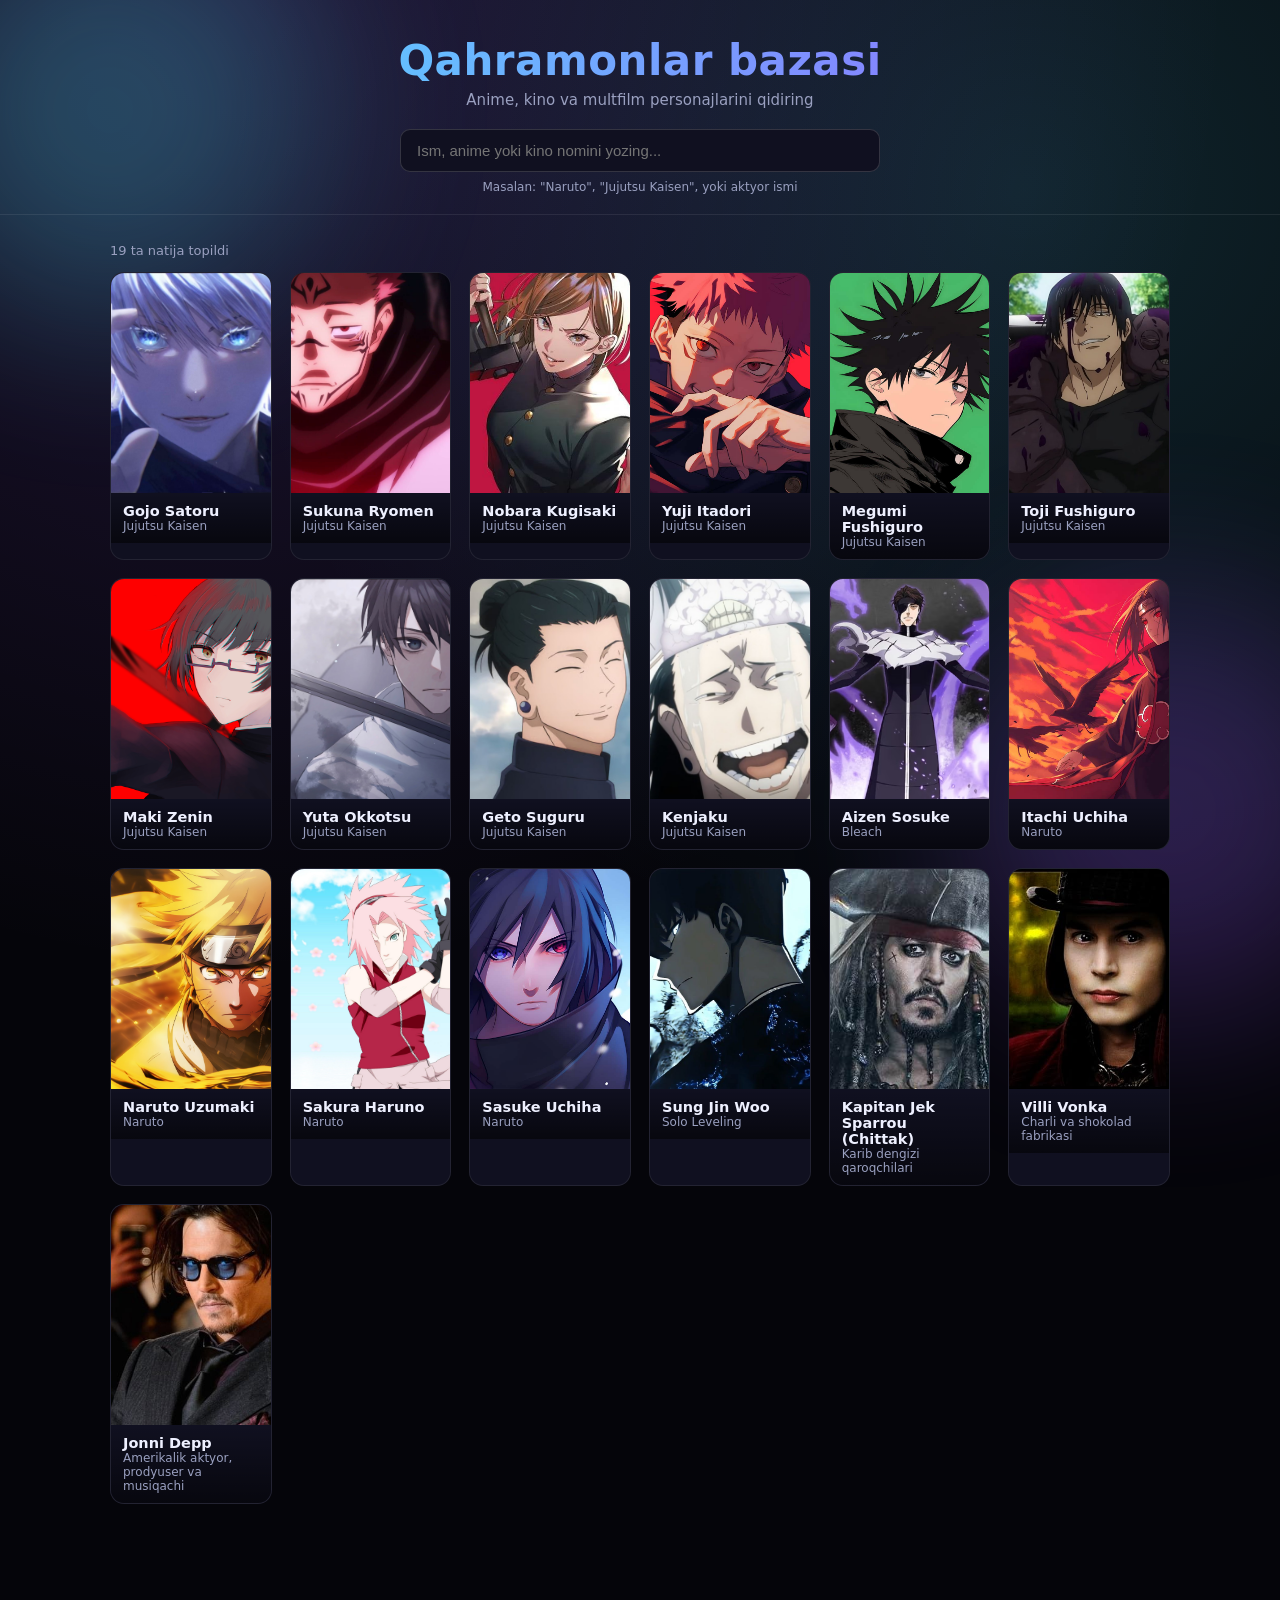
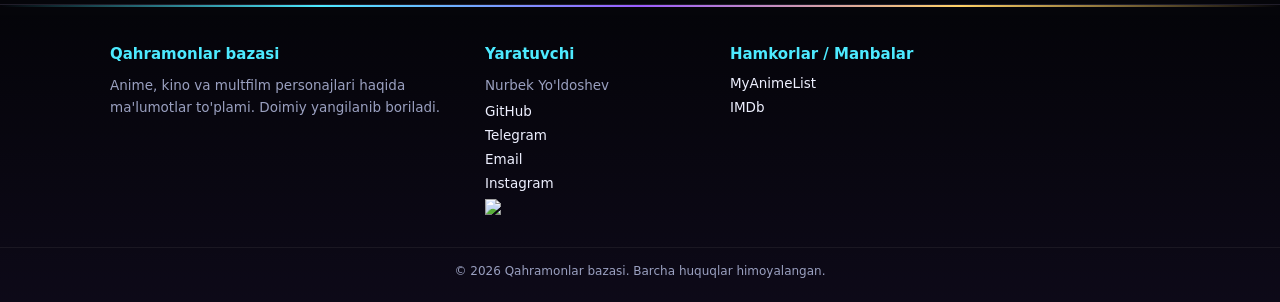
==== index.html @ 9f6689b2 "Add files via upload" ====
<!DOCTYPE html>
<html lang="uz">
<head>
<meta charset="UTF-8">
<meta name="viewport" content="width=device-width, initial-scale=1.0">
<title>Qahramonlar bazasi</title>
<link rel="stylesheet" href="style.css">
</head>
<body>

<header>
  <h1>Qahramonlar bazasi</h1>
  <p>Anime, kino va multfilm personajlarini qidiring</p>
  <div class="search-wrap">
    <input type="text" id="searchInput" placeholder="Ism, anime yoki kino nomini yozing...">
  </div>
  <div class="search-hint">Masalan: "Naruto", "Jujutsu Kaisen", yoki aktyor ismi</div>
</header>

<main>
  <div id="resultCount"></div>
  <div class="grid" id="grid"></div>
  <div class="empty-state" id="emptyState" hidden>
    <strong>Hech narsa topilmadi</strong>
    Boshqa ism yoki nom bilan qidirib ko'ring.
  </div>
</main>

<footer class="site-footer">
  <div class="footer-inner">
    <div class="footer-col">
      <h3>Qahramonlar bazasi</h3>
      <p>Anime, kino va multfilm personajlari haqida ma'lumotlar to'plami. Doimiy yangilanib boriladi.</p>
    </div>
    <div class="footer-col">
      <h3>Yaratuvchi</h3>
      <p>Nurbek Yo'ldoshev</p>
      <div class="footer-links">
        <a href="https://@Yo'ldoshev.uz" target="_blank" rel="noopener">GitHub</a>
        <a href="https://t.me/nurik2002Nr" target="_blank" rel="noopener">Telegram</a>
        <a href="mailto:nurbekyoldoshev49@gmail.com">Email</a>
        <a href="https://instagram.com/i_yuldashev.20">Instagram</a>
        <img src="https://api.qrserver.com/v1/create-qr-code/?size=140x140&data=https://instagram.com/username">
        <a href="https://instagram.com/i_yuldashev.20"></a>
      </div>
    </div>
    <div class="footer-col">
      <h3>Hamkorlar / Manbalar</h3>
      <div class="footer-links">
        <a href="https://myanimelist.net" target="_blank" rel="noopener">MyAnimeList</a>
        <a href="https://www.imdb.com" target="_blank" rel="noopener">IMDb</a>
      </div>
    </div>
  </div>
  <div class="footer-bottom">
    &copy; 2026 Qahramonlar bazasi. Barcha huquqlar himoyalangan.
  </div>
</footer>

<div class="modal-overlay" id="modalOverlay" hidden>
  <div class="modal" id="modalContent"></div>
</div>

<script src="script.js"></script>
</body>
</html>
---- style.css ----
:root{
  --bg-0:#05050a;
  --bg-1:#0d0d1a;
  --cyan:#4deaff;
  --purple:#9b5cff;
  --gold:#ffd166;
  --text:#eef0ff;
  --text-dim:#9aa0c0;
  --card-bg:#101020;
}

*{ box-sizing:border-box; }

body{
  margin:0;
  font-family:'Segoe UI', system-ui, sans-serif;
  background:
    radial-gradient(circle at 20% 0%, rgba(155,92,255,0.18), transparent 45%),
    radial-gradient(circle at 80% 10%, rgba(77,234,255,0.14), transparent 40%),
    var(--bg-0);
  color:var(--text);
  min-height:100vh;
  position:relative;
  overflow-x:hidden;
}

/* Orqa fondagi sekin suzuvchi glow sharlar */
body::before, body::after{
  content:"";
  position:fixed;
  width:420px;
  height:420px;
  border-radius:50%;
  filter:blur(90px);
  opacity:0.25;
  z-index:-1;
  pointer-events:none;
}

body::before{
  background:var(--cyan);
  top:-100px;
  left:-100px;
  animation:floatBlob1 18s ease-in-out infinite;
}

body::after{
  background:var(--purple);
  bottom:-120px;
  right:-100px;
  animation:floatBlob2 22s ease-in-out infinite;
}

@keyframes floatBlob1{
  0%, 100%{ transform:translate(0,0) scale(1); }
  50%{ transform:translate(80px, 60px) scale(1.15); }
}

@keyframes floatBlob2{
  0%, 100%{ transform:translate(0,0) scale(1); }
  50%{ transform:translate(-60px, -40px) scale(1.1); }
}

header{
  padding:36px 20px 20px;
  text-align:center;
  border-bottom:1px solid rgba(255,255,255,0.08);
}

header h1{
  margin:0 0 6px;
  font-size:clamp(28px, 4vw, 42px);
  letter-spacing:0.5px;
  background:linear-gradient(90deg, var(--cyan), var(--purple), var(--gold), var(--cyan));
  background-size:300% auto;
  -webkit-background-clip:text;
  background-clip:text;
  color:transparent;
  animation:glowShift 8s linear infinite;
}

@keyframes glowShift{
  0%{ background-position:0% 50%; }
  100%{ background-position:300% 50%; }
}

header p{
  margin:0 0 20px;
  color:var(--text-dim);
  font-size:15px;
}

.search-wrap{
  max-width:480px;
  margin:0 auto;
  position:relative;
}

#searchInput{
  width:100%;
  padding:12px 44px 12px 16px;
  font-size:15px;
  border-radius:10px;
  border:1px solid rgba(255,255,255,0.15);
  background:var(--card-bg);
  color:var(--text);
  outline:none;
  transition:border-color 0.2s, box-shadow 0.2s;
}

#searchInput:focus{
  border-color:var(--cyan);
  box-shadow:0 0 0 3px rgba(77,234,255,0.15), 0 0 18px rgba(77,234,255,0.35);
  animation:inputPulse 2s ease-in-out infinite;
}

@keyframes inputPulse{
  0%, 100%{ box-shadow:0 0 0 3px rgba(77,234,255,0.15), 0 0 12px rgba(77,234,255,0.25); }
  50%{ box-shadow:0 0 0 3px rgba(77,234,255,0.2), 0 0 22px rgba(77,234,255,0.5); }
}

.search-hint{
  margin-top:8px;
  font-size:12px;
  color:var(--text-dim);
}

main{
  max-width:1100px;
  margin:0 auto;
  padding:28px 20px 60px;
}

#resultCount{
  font-size:13px;
  color:var(--text-dim);
  margin-bottom:14px;
}

.grid{
  display:grid;
  grid-template-columns:repeat(auto-fill, minmax(160px, 1fr));
  gap:18px;
}

.card{
  position:relative;
  border-radius:14px;
  overflow:hidden;
  cursor:pointer;
  background:var(--card-bg);
  border:1px solid rgba(255,255,255,0.08);
  transition:transform 0.25s ease, box-shadow 0.25s ease, border-color 0.25s ease;
  opacity:0;
  animation:cardIn 0.5s ease forwards;
}

@keyframes cardIn{
  from{ opacity:0; transform:translateY(18px); }
  to{ opacity:1; transform:translateY(0); }
}

/* Kartalar birin-ketin (stagger) chiqishi uchun */
.grid .card:nth-child(1){ animation-delay:0.02s; }
.grid .card:nth-child(2){ animation-delay:0.06s; }
.grid .card:nth-child(3){ animation-delay:0.10s; }
.grid .card:nth-child(4){ animation-delay:0.14s; }
.grid .card:nth-child(5){ animation-delay:0.18s; }
.grid .card:nth-child(6){ animation-delay:0.22s; }
.grid .card:nth-child(7){ animation-delay:0.26s; }
.grid .card:nth-child(8){ animation-delay:0.30s; }
.grid .card:nth-child(n+9){ animation-delay:0.34s; }

.card:hover{
  transform:translateY(-4px);
  border-color:rgba(77,234,255,0.4);
  box-shadow:0 10px 30px rgba(77,234,255,0.15);
}

.card img{
  width:100%;
  height:220px;
  object-fit:cover;
  object-position:top center;
  display:block;
}

.card .name-bar{
  padding:10px 12px;
  background:linear-gradient(180deg, rgba(0,0,0,0), rgba(0,0,0,0.55));
}

.card .name-bar .name{
  font-weight:600;
  font-size:14.5px;
}

.card .name-bar .source{
  font-size:12px;
  color:var(--text-dim);
}

.empty-state{
  text-align:center;
  padding:60px 20px;
  color:var(--text-dim);
}

.empty-state strong{
  display:block;
  color:var(--text);
  font-size:18px;
  margin-bottom:6px;
}

/* Modal */
.modal-overlay{
  position:fixed;
  inset:0;
  background:rgba(3,3,8,0.78);
  backdrop-filter:blur(3px);
  display:flex;
  align-items:center;
  justify-content:center;
  padding:20px;
  z-index:50;
}

.modal-overlay[hidden]{ display:none; }

.modal{
  width:100%;
  max-width:520px;
  max-height:88vh;
  overflow-y:auto;
  background:var(--bg-1);
  border:1px solid rgba(255,255,255,0.1);
  border-radius:16px;
  position:relative;
}

.modal img{
  width:100%;
  max-height:320px;
  object-fit:cover;
  object-position:top center;
  display:block;
  border-radius:16px 16px 0 0;
}

.modal-body{
  padding:20px 22px 26px;
}

.modal-body h2{
  margin:0 0 4px;
  font-size:24px;
}

.modal-source{
  color:var(--cyan);
  font-size:14px;
  margin-bottom:14px;
}

.power-row{
  display:flex;
  align-items:center;
  gap:10px;
  margin-bottom:16px;
}

.power-label{
  font-size:12px;
  color:var(--text-dim);
  white-space:nowrap;
}

.power-bar{
  flex:1;
  height:8px;
  border-radius:6px;
  background:rgba(255,255,255,0.08);
  overflow:hidden;
}

.power-bar-fill{
  height:100%;
  background:linear-gradient(90deg, var(--cyan), var(--purple));
}

.power-value{
  font-size:13px;
  font-weight:600;
  white-space:nowrap;
}

.info-grid{
  display:grid;
  grid-template-columns:1fr 1fr;
  gap:10px 16px;
  margin-bottom:16px;
  font-size:14px;
}

.info-grid .label{
  color:var(--text-dim);
  font-size:12px;
  margin-bottom:2px;
}

.modal-desc{
  font-size:14px;
  line-height:1.6;
  color:var(--text);
  margin-bottom:14px;
}

.tags{
  display:flex;
  flex-wrap:wrap;
  gap:8px;
}

.tag{
  font-size:12.5px;
  padding:5px 10px;
  border-radius:999px;
  background:rgba(155,92,255,0.15);
  border:1px solid rgba(155,92,255,0.35);
  color:var(--text);
}

.close-btn{
  position:absolute;
  top:12px;
  right:12px;
  width:34px;
  height:34px;
  border-radius:50%;
  border:none;
  background:rgba(0,0,0,0.55);
  color:#fff;
  font-size:18px;
  cursor:pointer;
  display:flex;
  align-items:center;
  justify-content:center;
  z-index:2;
}

.close-btn:hover{ background:rgba(0,0,0,0.8); }

@media (max-width:480px){
  .info-grid{ grid-template-columns:1fr; }
}

/* Footer */
.site-footer{
  margin-top:40px;
  border-top:1px solid rgba(255,255,255,0.08);
  background:linear-gradient(180deg, transparent, rgba(155,92,255,0.06));
  position:relative;
}

.site-footer::before{
  content:"";
  position:absolute;
  top:0;
  left:0;
  right:0;
  height:2px;
  background:linear-gradient(90deg, transparent, var(--cyan), var(--purple), var(--gold), transparent);
}

.footer-inner{
  max-width:1100px;
  margin:0 auto;
  padding:40px 20px 24px;
  display:grid;
  grid-template-columns:1.6fr 1fr 0.9fr 1fr;
  gap:28px;
}

.footer-col h3{
  font-size:15px;
  margin:0 0 12px;
  color:var(--cyan);
}

.footer-col p{
  font-size:13.5px;
  color:var(--text-dim);
  line-height:1.6;
  margin:0 0 6px;
}

.footer-links{
  display:flex;
  flex-direction:column;
  gap:8px;
}

.footer-links a{
  color:var(--text);
  text-decoration:none;
  font-size:13.5px;
  transition:color 0.2s;
  width:fit-content;
}

.footer-links a:hover{
  color:var(--cyan);
  text-shadow:0 0 8px rgba(77,234,255,0.6);
}

.footer-qr{
  text-align:center;
}

.footer-qr img{
  border-radius:10px;
  border:2px solid rgba(77,234,255,0.3);
  background:#fff;
  padding:6px;
  transition:box-shadow 0.25s, transform 0.25s;
}

.footer-qr img:hover{
  box-shadow:0 0 20px rgba(77,234,255,0.5);
  transform:scale(1.05);
}

.footer-bottom{
  text-align:center;
  padding:16px 20px 24px;
  font-size:12px;
  color:var(--text-dim);
  border-top:1px solid rgba(255,255,255,0.06);
}

@media (max-width:640px){
  .footer-inner{
    grid-template-columns:1fr;
  }
}
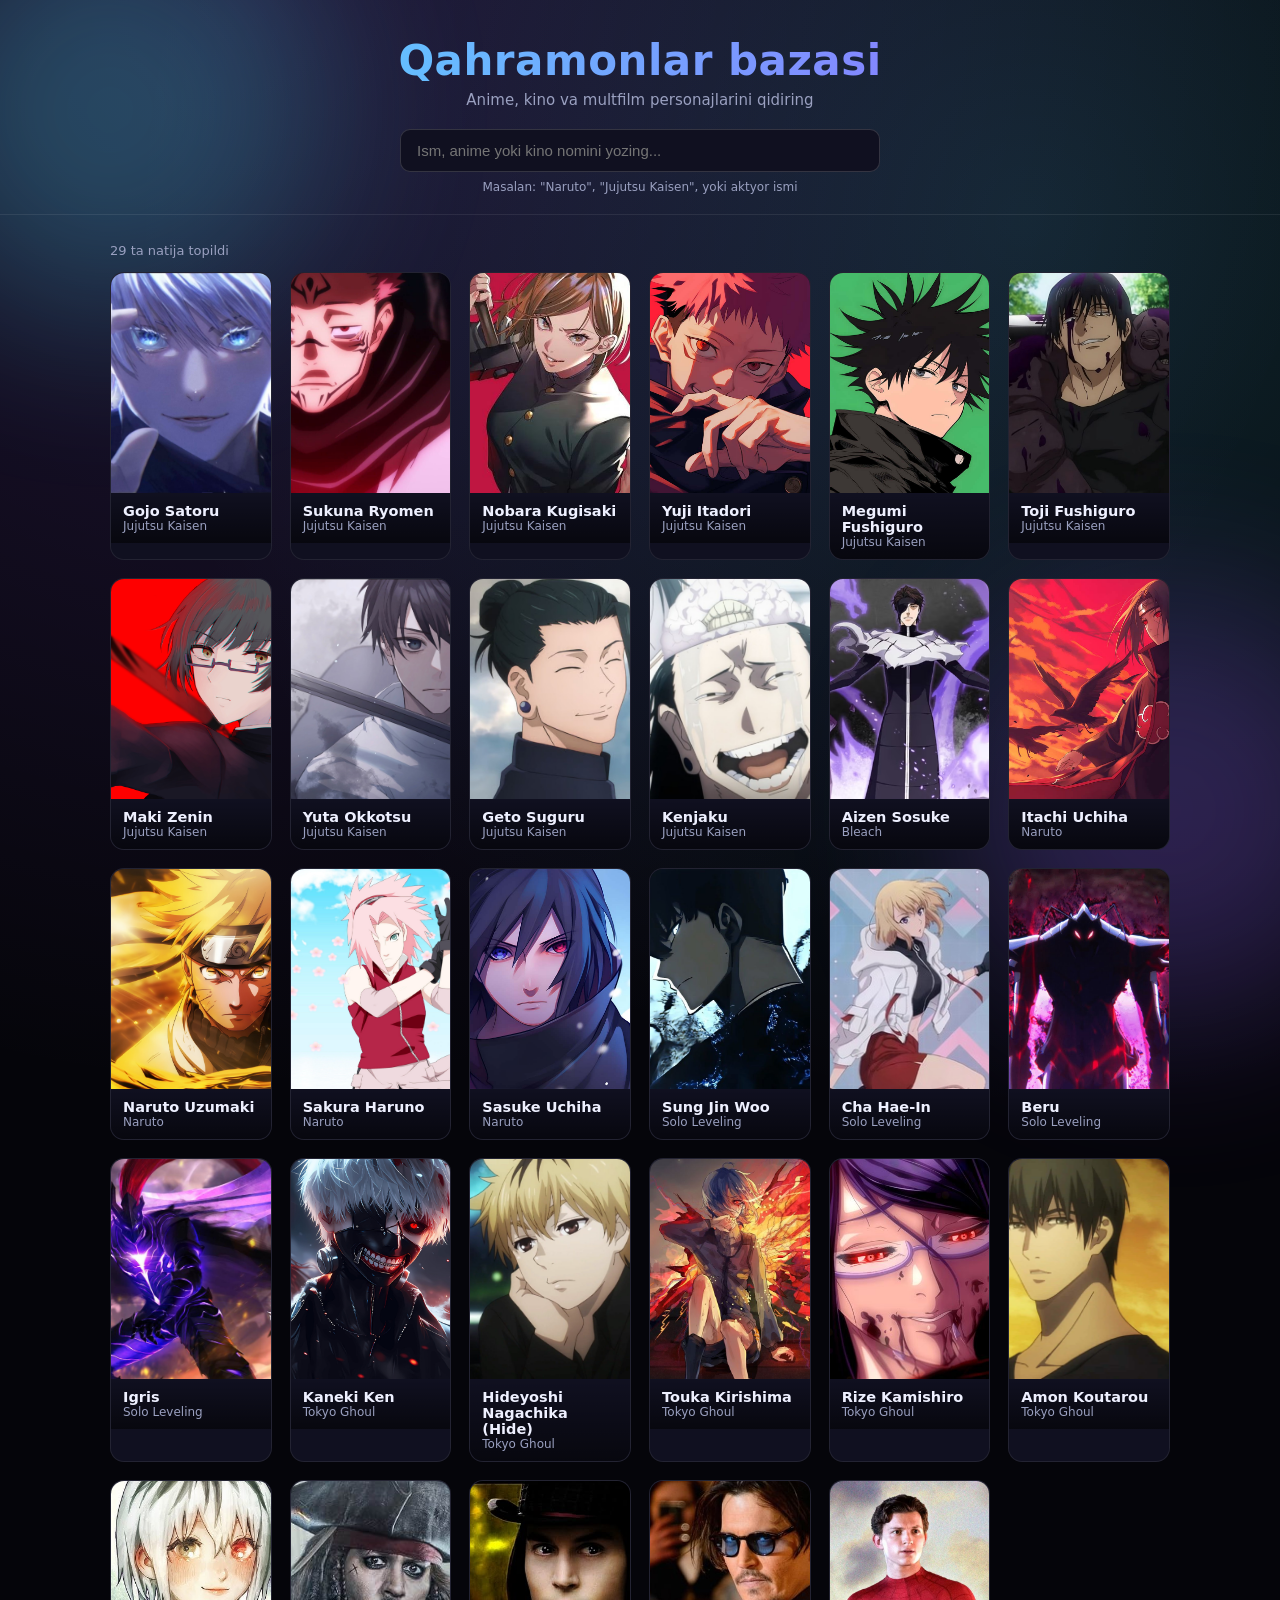
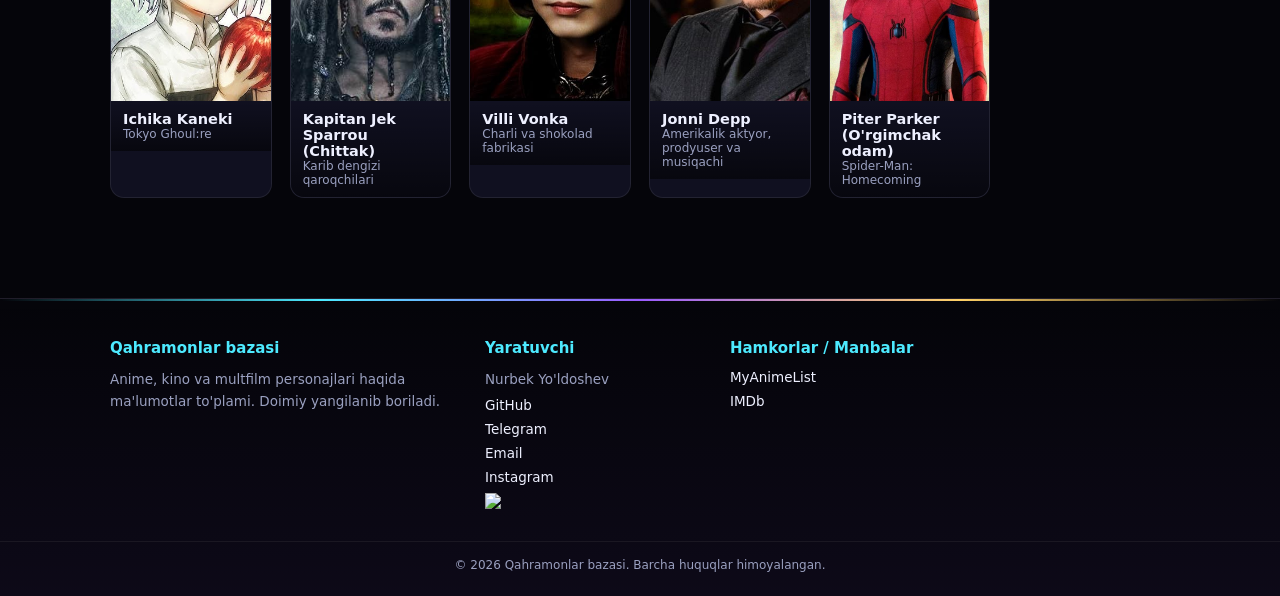
==== commit d007abbf: "Update index.html" ====
--- a/index.html
+++ b/index.html
@@ -40,7 +40,7 @@
         <a href="https://t.me/nurik2002Nr" target="_blank" rel="noopener">Telegram</a>
         <a href="mailto:nurbekyoldoshev49@gmail.com">Email</a>
         <a href="https://instagram.com/i_yuldashev.20">Instagram</a>
-        <img src="https://api.qrserver.com/v1/create-qr-code/?size=140x140&data=https://instagram.com/username">
+        <img src="https://api.qrserver.com/v1/create-qr-code/?size=140x140&data=https://instagram.com/i_yuldashev.20">
         <a href="https://instagram.com/i_yuldashev.20"></a>
       </div>
     </div>
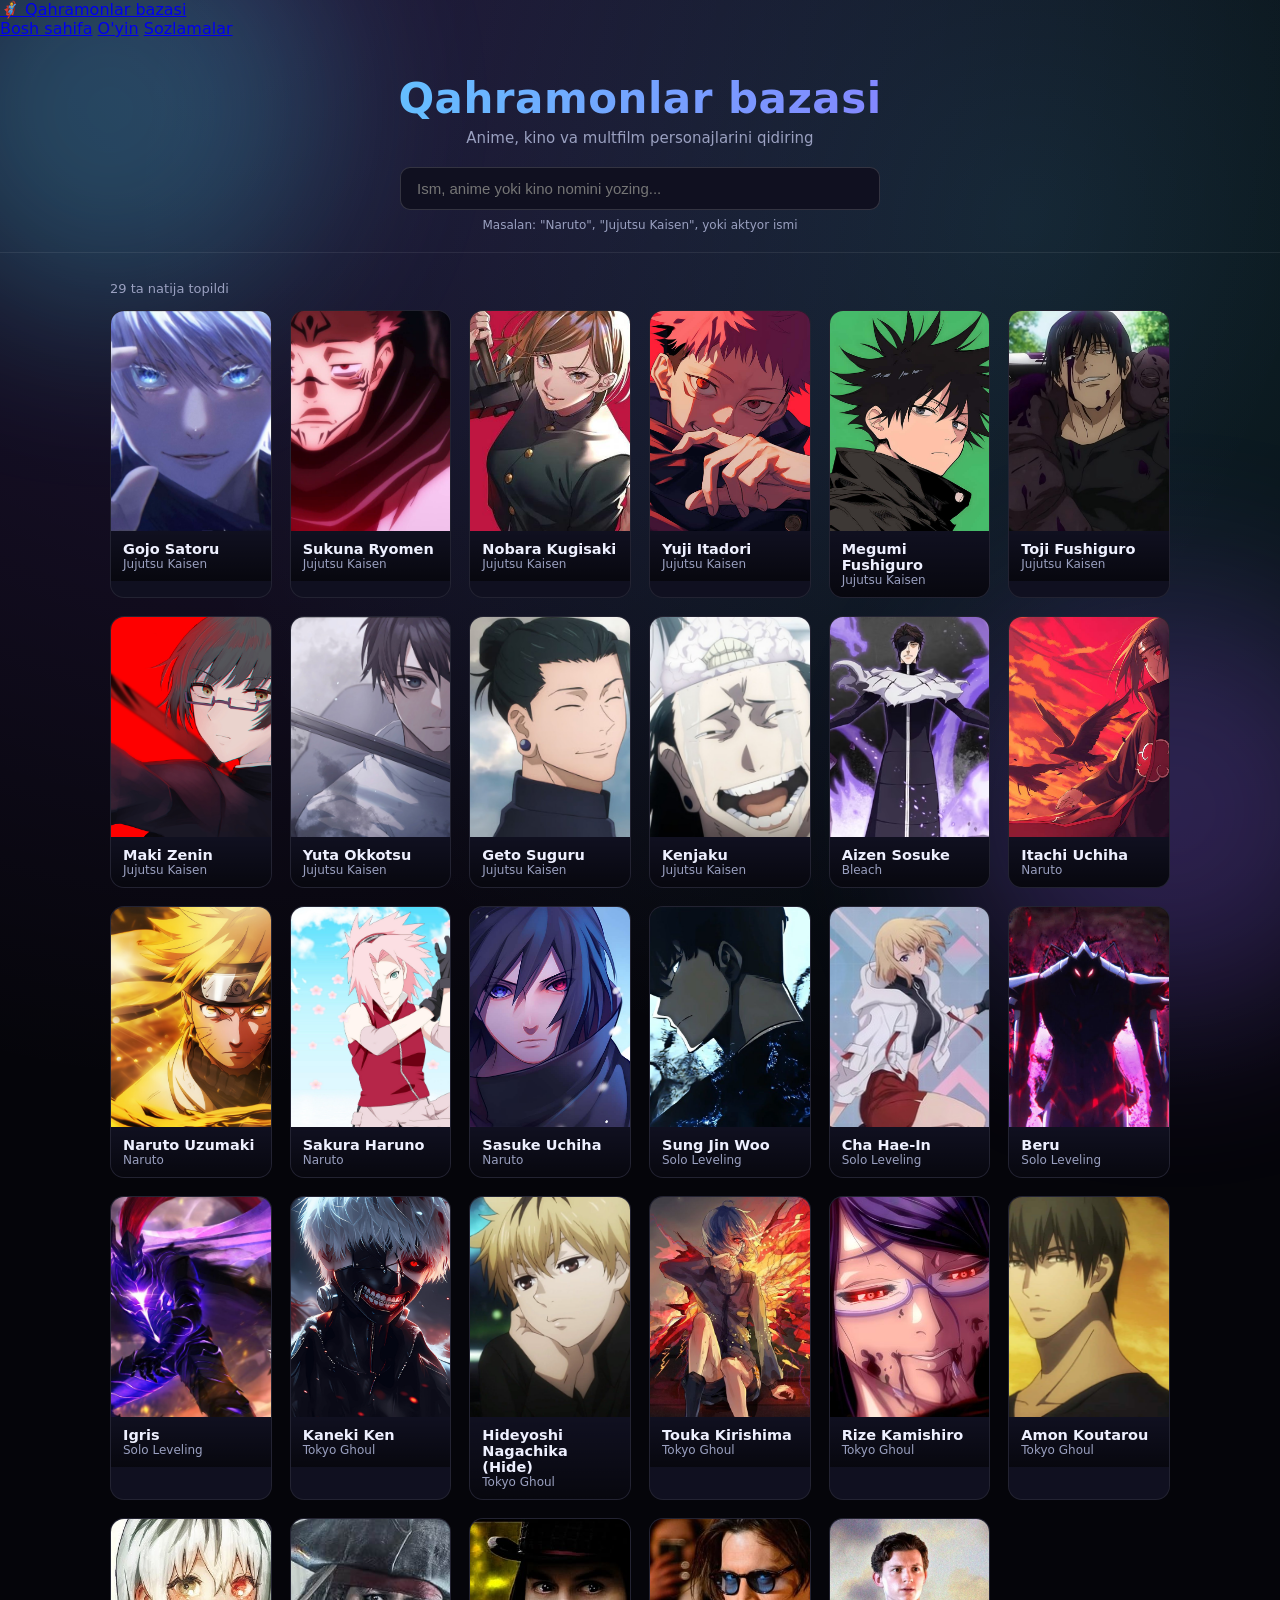
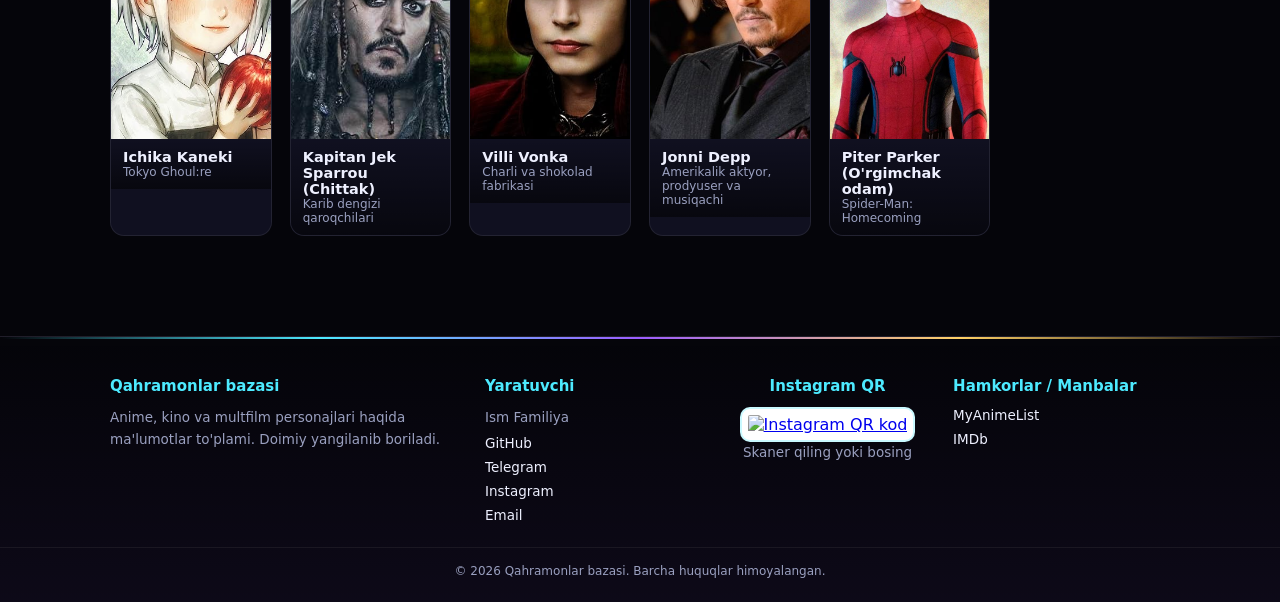
==== commit a4a7ba7e: "Enhance SEO and update footer information Updated the title and added meta tags for SEO improvements" ====
--- a/index.html
+++ b/index.html
@@ -3,10 +3,33 @@
 <head>
 <meta charset="UTF-8">
 <meta name="viewport" content="width=device-width, initial-scale=1.0">
-<title>Qahramonlar bazasi</title>
+<title>Qahramonlar bazasi — Anime, kino va multfilm personajlari</title>
+<meta name="description" content="Anime, kino va multfilm qahramonlarini qidiring: Naruto, Jujutsu Kaisen, Solo Leveling va boshqa personajlar haqida to'liq ma'lumot — kuchi, yoshi, qaysi asardan ekani.">
+<meta name="keywords" content="anime personajlari, qahramonlar bazasi, Naruto, Jujutsu Kaisen, Gojo, Sukuna, kino qahramonlari">
+<meta property="og:title" content="Qahramonlar bazasi">
+<meta property="og:description" content="Anime, kino va multfilm qahramonlarini qidiring va ular haqida to'liq ma'lumot oling.">
+<meta property="og:type" content="website">
 <link rel="stylesheet" href="style.css">
+<script>
+  // Sozlamalarni sahifa chizilishidan oldin qo'llash (animatsiya miltillashining oldini olish uchun)
+  if(localStorage.getItem("qs_animations") === "off"){
+    document.documentElement.classList.add("no-animations");
+  }
+</script>
 </head>
 <body>
+
+<nav class="topnav">
+  <div class="topnav-inner">
+    <a href="index.html" class="nav-logo">🦸 Qahramonlar bazasi</a>
+    <div class="nav-links">
+      <a href="index.html" class="active">Bosh sahifa</a>
+      <a href="game.html">O'yin</a>
+      <a href="settings.html">Sozlamalar</a>
+    </div>
+  </div>
+</nav>
+
 
 <header>
   <h1>Qahramonlar bazasi</h1>
@@ -34,15 +57,20 @@
     </div>
     <div class="footer-col">
       <h3>Yaratuvchi</h3>
-      <p>Nurbek Yo'ldoshev</p>
+      <p>Ism Familiya</p>
       <div class="footer-links">
-        <a href="https://@Yo'ldoshev.uz" target="_blank" rel="noopener">GitHub</a>
-        <a href="https://t.me/nurik2002Nr" target="_blank" rel="noopener">Telegram</a>
-        <a href="mailto:nurbekyoldoshev49@gmail.com">Email</a>
-        <a href="https://instagram.com/i_yuldashev.20">Instagram</a>
-        <img src="https://api.qrserver.com/v1/create-qr-code/?size=140x140&data=https://instagram.com/i_yuldashev.20">
-        <a href="https://instagram.com/i_yuldashev.20"></a>
+        <a href="https://github.com/username" target="_blank" rel="noopener">GitHub</a>
+        <a href="https://t.me/username" target="_blank" rel="noopener">Telegram</a>
+        <a href="https://instagram.com/username" target="_blank" rel="noopener">Instagram</a>
+        <a href="mailto:email@example.com">Email</a>
       </div>
+    </div>
+    <div class="footer-col footer-qr">
+      <h3>Instagram QR</h3>
+      <a href="https://instagram.com/username" target="_blank" rel="noopener">
+        <img src="https://api.qrserver.com/v1/create-qr-code/?size=140x140&data=https://instagram.com/username" alt="Instagram QR kod" width="140" height="140">
+      </a>
+      <p>Skaner qiling yoki bosing</p>
     </div>
     <div class="footer-col">
       <h3>Hamkorlar / Manbalar</h3>
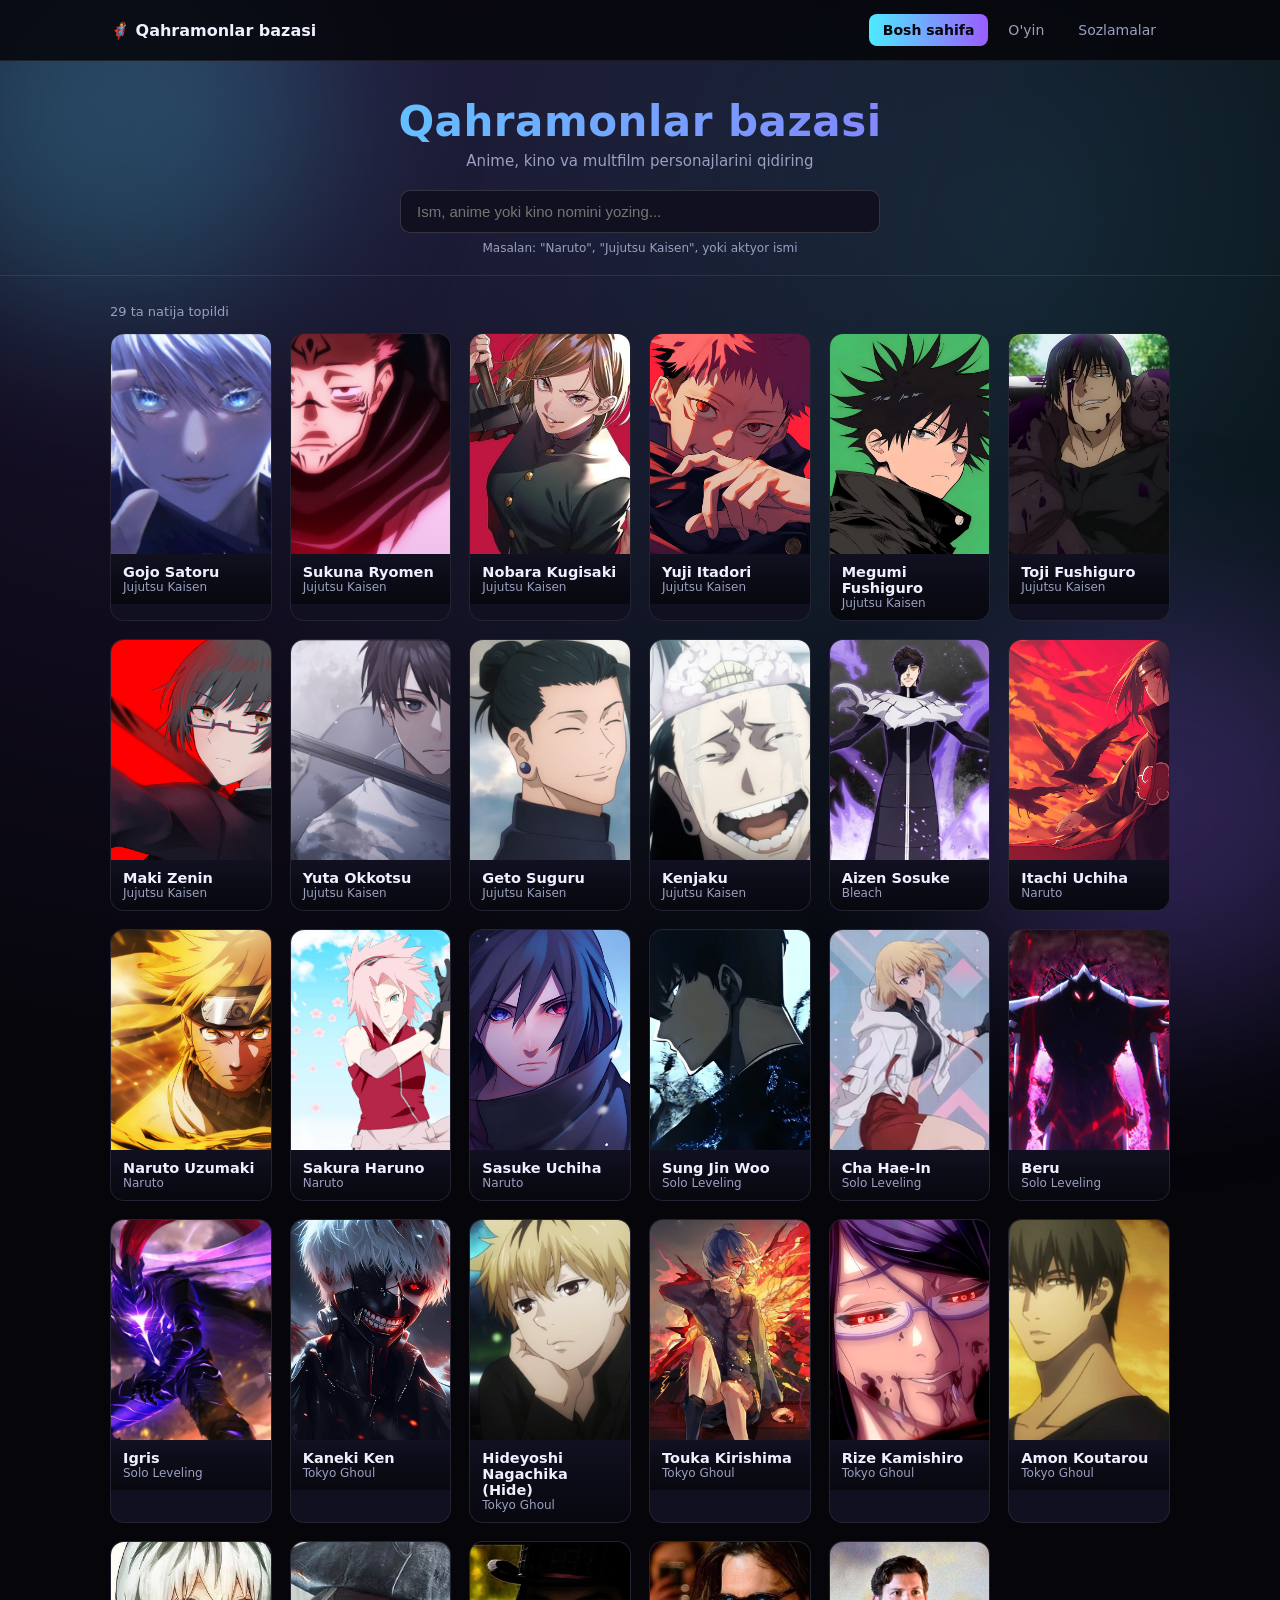
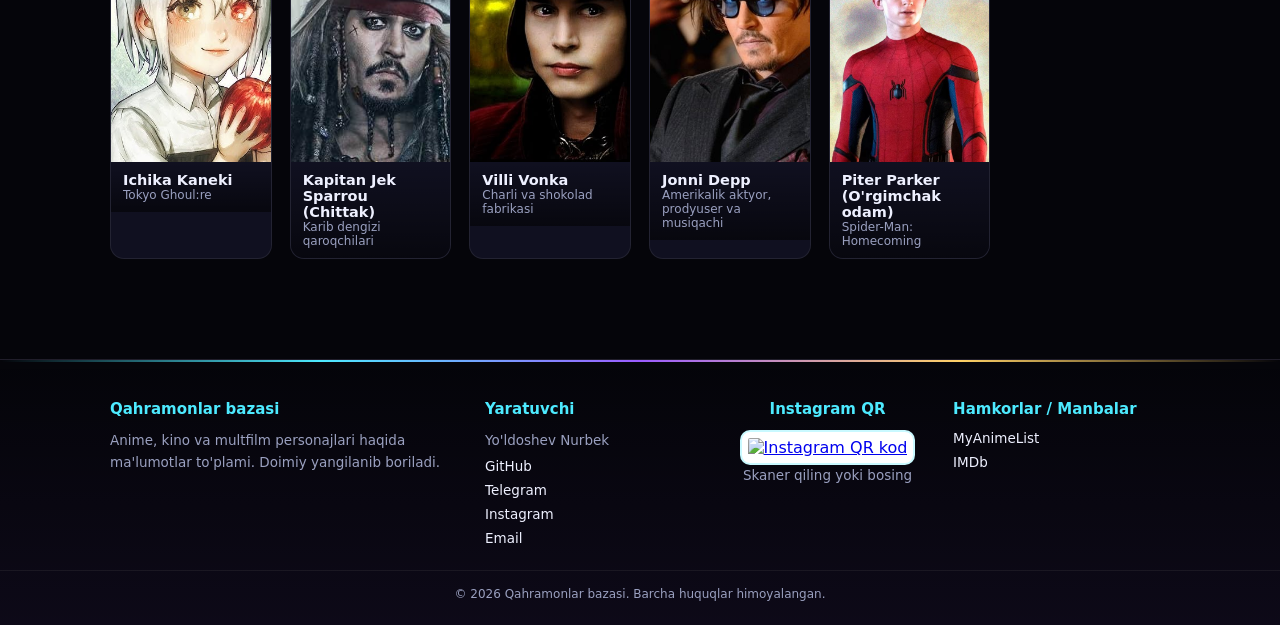
==== commit a417d244: "Update index.html" ====
--- a/index.html
+++ b/index.html
@@ -57,18 +57,18 @@
     </div>
     <div class="footer-col">
       <h3>Yaratuvchi</h3>
-      <p>Ism Familiya</p>
+      <p>Yo'ldoshev Nurbek</p>
       <div class="footer-links">
-        <a href="https://github.com/username" target="_blank" rel="noopener">GitHub</a>
-        <a href="https://t.me/username" target="_blank" rel="noopener">Telegram</a>
-        <a href="https://instagram.com/username" target="_blank" rel="noopener">Instagram</a>
-        <a href="mailto:email@example.com">Email</a>
+        <a href="https://github.com/nurbekIT" target="_blank" rel="noopener">GitHub</a>
+        <a href="https://t.me/nurik2002Nr" target="_blank" rel="noopener">Telegram</a>
+        <a href="https://instagram.com/i_yuldashev.20" target="_blank" rel="noopener">Instagram</a>
+        <a href="mailto:nurbekyoldoshev49@gmail.com">Email</a>
       </div>
     </div>
     <div class="footer-col footer-qr">
       <h3>Instagram QR</h3>
-      <a href="https://instagram.com/username" target="_blank" rel="noopener">
-        <img src="https://api.qrserver.com/v1/create-qr-code/?size=140x140&data=https://instagram.com/username" alt="Instagram QR kod" width="140" height="140">
+      <a href="https://instagram.com/i_yuldashev.20" target="_blank" rel="noopener">
+        <img src="https://api.qrserver.com/v1/create-qr-code/?size=140x140&data=https://instagram.com/i_yuldashev.20" alt="Instagram QR kod" width="140" height="140">
       </a>
       <p>Skaner qiling yoki bosing</p>
     </div>
--- a/style.css
+++ b/style.css
@@ -444,3 +444,285 @@
     grid-template-columns:1fr;
   }
 }
+
+/* Animatsiyalarni o'chirish (Sozlamalar sahifasidan boshqariladi) */
+html.no-animations *,
+html.no-animations *::before,
+html.no-animations *::after{
+  animation:none !important;
+  transition:none !important;
+}
+
+/* Navigatsiya menyusi */
+.topnav{
+  position:sticky;
+  top:0;
+  z-index:40;
+  background:rgba(5,5,10,0.85);
+  backdrop-filter:blur(8px);
+  border-bottom:1px solid rgba(255,255,255,0.08);
+}
+
+.topnav-inner{
+  max-width:1100px;
+  margin:0 auto;
+  padding:14px 20px;
+  display:flex;
+  align-items:center;
+  justify-content:space-between;
+  flex-wrap:wrap;
+  gap:10px;
+}
+
+.nav-logo{
+  font-weight:700;
+  font-size:16px;
+  color:var(--text);
+  text-decoration:none;
+}
+
+.nav-links{
+  display:flex;
+  gap:6px;
+}
+
+.nav-links a{
+  color:var(--text-dim);
+  text-decoration:none;
+  font-size:14px;
+  padding:8px 14px;
+  border-radius:8px;
+  transition:color 0.2s, background 0.2s;
+}
+
+.nav-links a:hover{
+  color:var(--text);
+  background:rgba(255,255,255,0.06);
+}
+
+.nav-links a.active{
+  color:var(--bg-0);
+  background:linear-gradient(90deg, var(--cyan), var(--purple));
+  font-weight:600;
+}
+
+/* O'yin sahifasi */
+.game-wrap{
+  max-width:480px;
+  margin:0 auto;
+}
+
+.score-row{
+  display:flex;
+  justify-content:space-between;
+  align-items:center;
+  margin-bottom:18px;
+  font-size:14px;
+  color:var(--text-dim);
+}
+
+.ghost-btn{
+  background:none;
+  border:1px solid rgba(255,255,255,0.15);
+  color:var(--text-dim);
+  padding:6px 12px;
+  border-radius:8px;
+  font-size:12.5px;
+  cursor:pointer;
+  transition:border-color 0.2s, color 0.2s;
+}
+
+.ghost-btn:hover{
+  border-color:var(--cyan);
+  color:var(--text);
+}
+
+.game-card{
+  border-radius:16px;
+  overflow:hidden;
+  border:2px solid rgba(77,234,255,0.25);
+  box-shadow:0 0 30px rgba(77,234,255,0.15);
+  margin-bottom:20px;
+}
+
+.game-card img{
+  width:100%;
+  height:340px;
+  object-fit:cover;
+  object-position:top center;
+  display:block;
+}
+
+.game-inputs{
+  display:flex;
+  flex-direction:column;
+  gap:10px;
+}
+
+.game-inputs input{
+  padding:12px 14px;
+  border-radius:10px;
+  border:1px solid rgba(255,255,255,0.15);
+  background:var(--card-bg);
+  color:var(--text);
+  font-size:14px;
+  outline:none;
+}
+
+.game-inputs input:focus{
+  border-color:var(--cyan);
+}
+
+.game-inputs button, .next-btn{
+  padding:12px;
+  border-radius:10px;
+  border:none;
+  background:linear-gradient(90deg, var(--cyan), var(--purple));
+  color:var(--bg-0);
+  font-weight:600;
+  font-size:14.5px;
+  cursor:pointer;
+  transition:opacity 0.2s;
+}
+
+.game-inputs button:hover, .next-btn:hover{
+  opacity:0.9;
+}
+
+.next-btn{
+  width:100%;
+  margin-top:14px;
+}
+
+.game-result{
+  margin-top:6px;
+}
+
+.result-banner{
+  padding:12px 14px;
+  border-radius:10px;
+  font-weight:600;
+  margin-bottom:14px;
+  font-size:14.5px;
+}
+
+.result-good{
+  background:rgba(77,234,255,0.12);
+  border:1px solid rgba(77,234,255,0.4);
+  color:var(--cyan);
+}
+
+.result-bad{
+  background:rgba(255,209,102,0.1);
+  border:1px solid rgba(255,209,102,0.35);
+  color:var(--gold);
+}
+
+.result-details{
+  background:var(--card-bg);
+  border-radius:12px;
+  padding:16px;
+  font-size:14px;
+}
+
+.result-details p{
+  margin:0 0 8px;
+}
+
+.result-label{
+  color:var(--text-dim);
+  margin-right:6px;
+}
+
+.result-desc{
+  margin-top:10px;
+  padding-top:10px;
+  border-top:1px solid rgba(255,255,255,0.08);
+  color:var(--text-dim);
+  font-size:13.5px;
+  line-height:1.6;
+}
+
+/* Sozlamalar sahifasi */
+.settings-wrap{
+  max-width:600px;
+  margin:0 auto;
+  display:flex;
+  flex-direction:column;
+  gap:14px;
+}
+
+.settings-item{
+  display:flex;
+  align-items:center;
+  justify-content:space-between;
+  gap:20px;
+  background:var(--card-bg);
+  border:1px solid rgba(255,255,255,0.08);
+  border-radius:14px;
+  padding:18px 20px;
+}
+
+.settings-item-text h3{
+  margin:0 0 6px;
+  font-size:15.5px;
+}
+
+.settings-item-text p{
+  margin:0;
+  font-size:13px;
+  color:var(--text-dim);
+  line-height:1.5;
+}
+
+/* Toggle switch */
+.switch{
+  position:relative;
+  display:inline-block;
+  width:46px;
+  height:26px;
+  flex-shrink:0;
+}
+
+.switch input{
+  opacity:0;
+  width:0;
+  height:0;
+}
+
+.slider{
+  position:absolute;
+  cursor:pointer;
+  inset:0;
+  background:rgba(255,255,255,0.15);
+  border-radius:999px;
+  transition:0.3s;
+}
+
+.slider::before{
+  content:"";
+  position:absolute;
+  height:20px;
+  width:20px;
+  left:3px;
+  bottom:3px;
+  background:#fff;
+  border-radius:50%;
+  transition:0.3s;
+}
+
+.switch input:checked + .slider{
+  background:linear-gradient(90deg, var(--cyan), var(--purple));
+}
+
+.switch input:checked + .slider::before{
+  transform:translateX(20px);
+}
+
+@media (max-width:480px){
+  .settings-item{
+    flex-direction:column;
+    align-items:flex-start;
+  }
+}
+
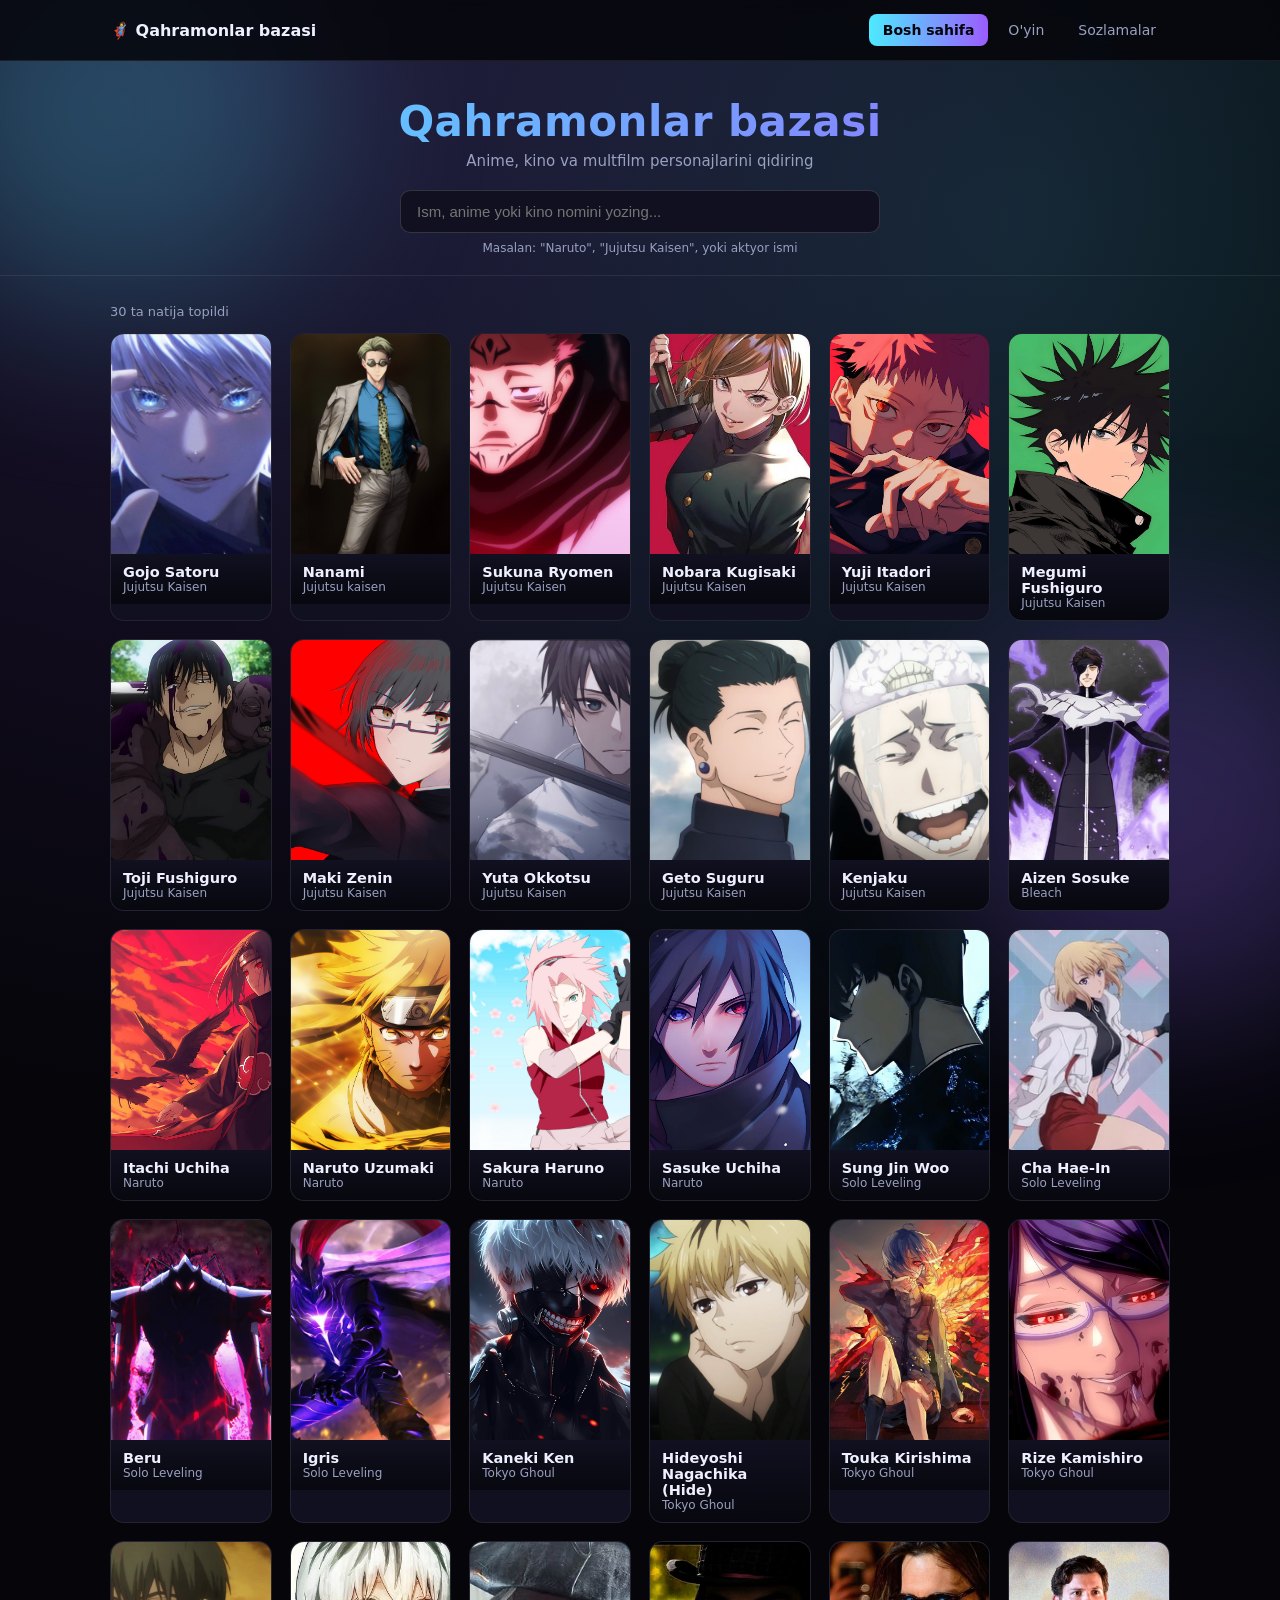
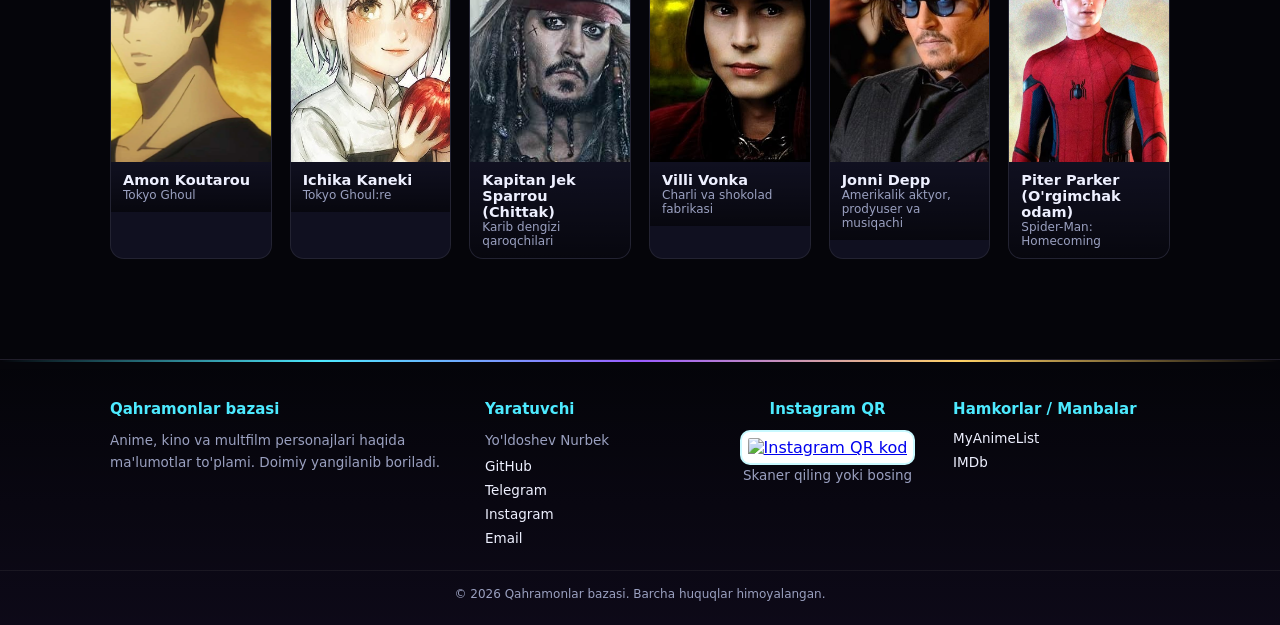
==== commit 8ca1a62e: "Update index.html" ====
--- a/index.html
+++ b/index.html
@@ -2,6 +2,7 @@
 <html lang="uz">
 <head>
 <meta charset="UTF-8">
+  <meta name="google-site-verification" content="ctYg55p5TXDRchcwa0kEO1uyWTlSuu5i7FAQYYBcwDw" />
 <meta name="viewport" content="width=device-width, initial-scale=1.0">
 <title>Qahramonlar bazasi — Anime, kino va multfilm personajlari</title>
 <meta name="description" content="Anime, kino va multfilm qahramonlarini qidiring: Naruto, Jujutsu Kaisen, Solo Leveling va boshqa personajlar haqida to'liq ma'lumot — kuchi, yoshi, qaysi asardan ekani.">
--- a/style.css
+++ b/style.css
@@ -151,8 +151,8 @@
   background:var(--card-bg);
   border:1px solid rgba(255,255,255,0.08);
   transition:transform 0.25s ease, box-shadow 0.25s ease, border-color 0.25s ease;
-  opacity:0;
-  animation:cardIn 0.5s ease forwards;
+  /* "backwards": animatsiya tugagach oddiy holatga qaytadi — hover va "animatsiya o'chiq" rejimi to'g'ri ishlaydi */
+  animation:cardIn 0.5s ease backwards;
 }
 
 @keyframes cardIn{
@@ -170,6 +170,9 @@
 .grid .card:nth-child(7){ animation-delay:0.26s; }
 .grid .card:nth-child(8){ animation-delay:0.30s; }
 .grid .card:nth-child(n+9){ animation-delay:0.34s; }
+
+/* Birinchi chizishdan keyin (qidiruvda) kartalar qayta animatsiya qilmaydi */
+.grid.rendered .card{ animation:none; }
 
 .card:hover{
   transform:translateY(-4px);
@@ -726,3 +729,120 @@
   }
 }
 
+/* Admin panel */
+.admin-wrap{
+  max-width:640px;
+  margin:0 auto;
+}
+
+.admin-status{
+  font-size:13px;
+  color:var(--text-dim);
+  margin-bottom:18px;
+  padding:10px 14px;
+  background:var(--card-bg);
+  border-radius:8px;
+}
+
+.admin-form{
+  display:flex;
+  flex-direction:column;
+  gap:14px;
+  background:var(--card-bg);
+  border:1px solid rgba(255,255,255,0.08);
+  border-radius:14px;
+  padding:20px;
+  margin-bottom:26px;
+}
+
+.form-row{
+  display:flex;
+  flex-direction:column;
+  gap:6px;
+}
+
+.form-row label{
+  font-size:12.5px;
+  color:var(--text-dim);
+}
+
+.form-row input, .form-row select, .form-row textarea{
+  padding:10px 12px;
+  border-radius:8px;
+  border:1px solid rgba(255,255,255,0.15);
+  background:var(--bg-1);
+  color:var(--text);
+  font-size:14px;
+  font-family:inherit;
+  outline:none;
+}
+
+.form-row input:focus, .form-row select:focus, .form-row textarea:focus{
+  border-color:var(--cyan);
+}
+
+.admin-form button[type="submit"]{
+  padding:12px;
+  border-radius:10px;
+  border:none;
+  background:linear-gradient(90deg, var(--cyan), var(--purple));
+  color:var(--bg-0);
+  font-weight:600;
+  font-size:14.5px;
+  cursor:pointer;
+}
+
+.admin-list-header{
+  display:flex;
+  justify-content:space-between;
+  align-items:center;
+  flex-wrap:wrap;
+  gap:10px;
+  margin-bottom:12px;
+}
+
+.admin-list-header h3{
+  margin:0;
+  font-size:15px;
+}
+
+.admin-list{
+  display:flex;
+  flex-direction:column;
+  gap:8px;
+}
+
+.admin-row{
+  display:flex;
+  justify-content:space-between;
+  align-items:center;
+  background:var(--card-bg);
+  border:1px solid rgba(255,255,255,0.08);
+  border-radius:10px;
+  padding:12px 14px;
+  font-size:14px;
+}
+
+.admin-row-sub{
+  display:block;
+  font-size:12px;
+  color:var(--text-dim);
+  margin-top:2px;
+}
+
+.admin-empty{
+  color:var(--text-dim);
+  font-size:14px;
+  text-align:center;
+  padding:20px;
+}
+
+.ghost-btn.danger:hover{
+  border-color:#ff6b6b;
+  color:#ff6b6b;
+}
+
+/* O'yin: bo'sh maydon belgisi */
+.game-inputs input.input-error{
+  border-color:#ff6b6b;
+}
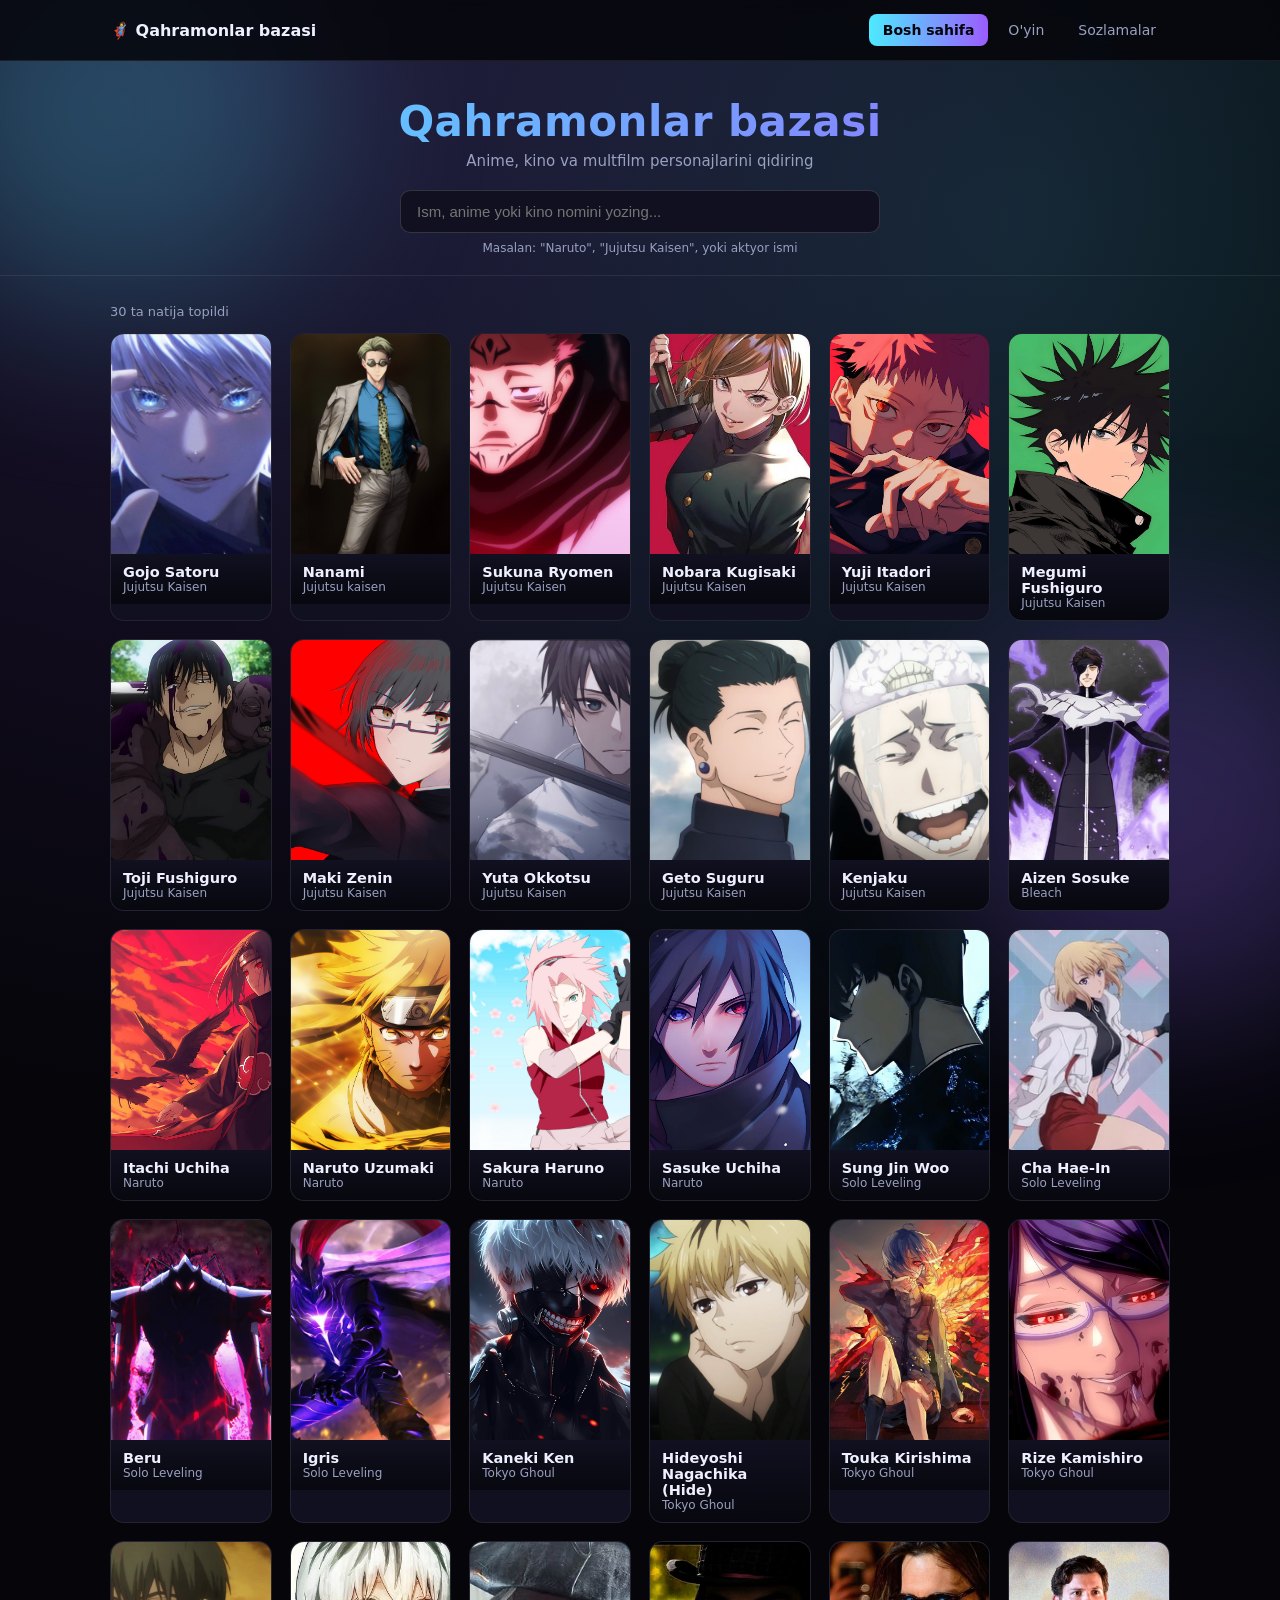
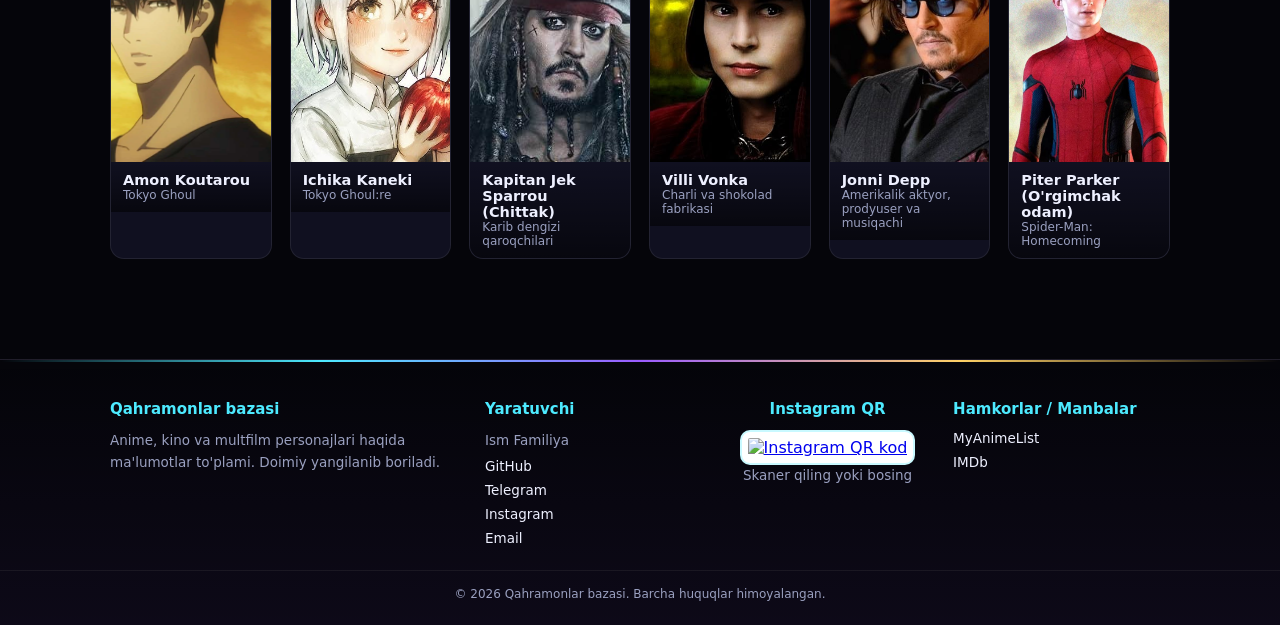
==== commit 6c8981f5: "Update footer links and creator name" ====
--- a/index.html
+++ b/index.html
@@ -58,18 +58,18 @@
     </div>
     <div class="footer-col">
       <h3>Yaratuvchi</h3>
-      <p>Yo'ldoshev Nurbek</p>
+      <p>Ism Familiya</p>
       <div class="footer-links">
-        <a href="https://github.com/nurbekIT" target="_blank" rel="noopener">GitHub</a>
-        <a href="https://t.me/nurik2002Nr" target="_blank" rel="noopener">Telegram</a>
-        <a href="https://instagram.com/i_yuldashev.20" target="_blank" rel="noopener">Instagram</a>
-        <a href="mailto:nurbekyoldoshev49@gmail.com">Email</a>
+        <a href="https://github.com/username" target="_blank" rel="noopener">GitHub</a>
+        <a href="https://t.me/username" target="_blank" rel="noopener">Telegram</a>
+        <a href="https://instagram.com/username" target="_blank" rel="noopener">Instagram</a>
+        <a href="mailto:email@example.com">Email</a>
       </div>
     </div>
     <div class="footer-col footer-qr">
       <h3>Instagram QR</h3>
-      <a href="https://instagram.com/i_yuldashev.20" target="_blank" rel="noopener">
-        <img src="https://api.qrserver.com/v1/create-qr-code/?size=140x140&data=https://instagram.com/i_yuldashev.20" alt="Instagram QR kod" width="140" height="140">
+      <a href="https://instagram.com/username" target="_blank" rel="noopener">
+        <img src="https://api.qrserver.com/v1/create-qr-code/?size=140x140&data=https://instagram.com/username" alt="Instagram QR kod" width="140" height="140">
       </a>
       <p>Skaner qiling yoki bosing</p>
     </div>
@@ -90,6 +90,8 @@
   <div class="modal" id="modalContent"></div>
 </div>
 
+<script src="https://cdn.jsdelivr.net/npm/@supabase/supabase-js@2.49.9/dist/umd/supabase.js"></script>
+<script src="auth.js"></script>
 <script src="script.js"></script>
 </body>
 </html>
--- a/style.css
+++ b/style.css
@@ -846,3 +846,89 @@
 .game-inputs input.input-error{
   border-color:#ff6b6b;
 }
+
+/* Akkaunt: menyudagi kirish bloki va laqab oynasi */
+.auth-box{
+  display:flex;
+  align-items:center;
+  gap:8px;
+  margin-left:10px;
+}
+
+.auth-btn{
+  padding:8px 14px;
+  border-radius:8px;
+  border:none;
+  background:linear-gradient(90deg, var(--cyan), var(--purple));
+  color:var(--bg-0);
+  font-weight:600;
+  font-size:13.5px;
+  cursor:pointer;
+  transition:opacity 0.2s;
+}
+
+.auth-btn:hover{ opacity:0.9; }
+.auth-btn:disabled{ opacity:0.5; cursor:default; }
+
+.auth-avatar{
+  width:28px;
+  height:28px;
+  border-radius:50%;
+  object-fit:cover;
+  border:1px solid rgba(255,255,255,0.2);
+}
+
+.auth-name{
+  font-size:13.5px;
+  color:var(--text);
+  max-width:120px;
+  overflow:hidden;
+  text-overflow:ellipsis;
+  white-space:nowrap;
+}
+
+.nick-body{
+  padding:26px 24px;
+}
+
+.nick-body h2{
+  margin:0 0 8px;
+  font-size:20px;
+}
+
+.nick-hint{
+  margin:0 0 16px;
+  font-size:13px;
+  color:var(--text-dim);
+  line-height:1.5;
+}
+
+.nick-input{
+  width:100%;
+  padding:12px 14px;
+  border-radius:10px;
+  border:1px solid rgba(255,255,255,0.15);
+  background:var(--card-bg);
+  color:var(--text);
+  font-size:14.5px;
+  outline:none;
+}
+
+.nick-input:focus{ border-color:var(--cyan); }
+
+.nick-error{
+  margin-top:10px;
+  font-size:13px;
+  color:#ff6b6b;
+}
+
+.nick-actions{
+  display:flex;
+  align-items:center;
+  gap:10px;
+  margin-top:18px;
+}
+
+@media (max-width:640px){
+  .auth-box{ margin-left:0; }
+}
